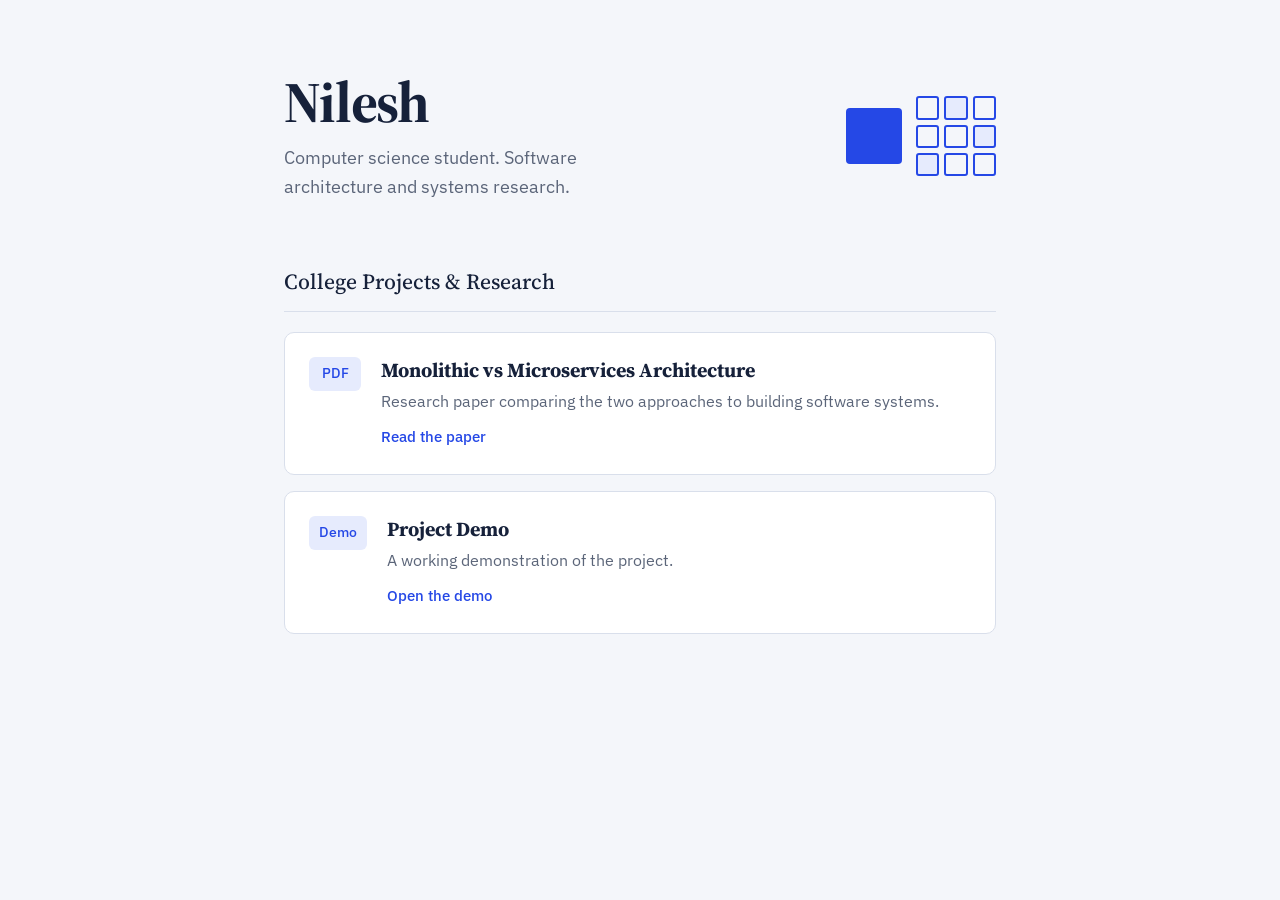
==== index.html @ fe6509fe "Update header name to 'Nilesh'" ====
<!DOCTYPE html>
<html lang="en">
<head>
  <meta charset="UTF-8">
  <meta name="viewport" content="width=device-width, initial-scale=1">
  <title>Your Name | College Projects & Research</title>
  <link rel="preconnect" href="https://fonts.googleapis.com">
  <link rel="preconnect" href="https://fonts.gstatic.com" crossorigin>
  <link href="https://fonts.googleapis.com/css2?family=IBM+Plex+Sans:wght@400;500&family=Source+Serif+4:opsz,wght@8..60,500;8..60,700&display=swap" rel="stylesheet">
  <link rel="stylesheet" href="style.css">
</head>
<body>
  <main>
    <header class="hero">
      <div>
        <h1>Nilesh</h1>
        <p>Computer science student. Software architecture and systems research.</p>
      </div>
      <div class="mark" aria-hidden="true">
        <div class="whole"></div>
        <div class="parts"><i></i><i></i><i></i><i></i><i></i><i></i><i></i><i></i><i></i></div>
      </div>
    </header>

    <section>
      <h2>College Projects & Research</h2>

      <a class="entry" href="Monolithic vs microservices architecture by nilesh.pdf">
        <span class="tag">PDF</span>
        <div>
          <h3>Monolithic vs Microservices Architecture</h3>
          <p>Research paper comparing the two approaches to building software systems.</p>
          <span class="action">Read the paper</span>
        </div>
      </a>

      <a class="entry" href="demo.html">
        <span class="tag">Demo</span>
        <div>
          <h3>Project Demo</h3>
          <p>A working demonstration of the project.</p>
          <span class="action">Open the demo</span>
        </div>
      </a>
    </section>
  </main>
</body>
</html>
---- style.css ----
:root {
  --bg: #f4f6fa;
  --surface: #ffffff;
  --ink: #16213a;
  --muted: #5b6579;
  --line: #d9dfeb;
  --accent: #2548e6;
  --accent-soft: #e6ebfd;
  --serif: "Source Serif 4", Georgia, "Times New Roman", serif;
  --sans: "IBM Plex Sans", system-ui, -apple-system, "Segoe UI", sans-serif;
}
@media (prefers-color-scheme: dark) {
  :root {
    --bg: #0f1526;
    --surface: #172039;
    --ink: #e8ecf7;
    --muted: #9aa5bf;
    --line: #2a3556;
    --accent: #8ea2ff;
    --accent-soft: #222d52;
  }
}

* { box-sizing: border-box; }
html { -webkit-text-size-adjust: 100%; }
body {
  margin: 0;
  background: var(--bg);
  color: var(--ink);
  font-family: var(--sans);
  line-height: 1.6;
}
main { max-width: 760px; margin: 0 auto; padding: 72px 24px 96px; }

/* Hero */
.hero { display: flex; align-items: center; justify-content: space-between; gap: 32px; margin-bottom: 64px; }
h1 {
  font-family: var(--serif);
  font-weight: 700;
  font-size: clamp(2.4rem, 7vw, 3.6rem);
  line-height: 1.05;
  letter-spacing: -0.02em;
  margin: 0 0 12px;
}
.hero p { margin: 0; color: var(--muted); font-size: 1.1rem; max-width: 34ch; }

/* Monolith splitting into services */
.mark { flex: none; width: 150px; height: 64px; display: flex; align-items: center; gap: 14px; }
.mark .whole { width: 56px; height: 56px; background: var(--accent); border-radius: 4px; }
.mark .parts { display: grid; grid-template-columns: repeat(3, 1fr); gap: 5px; width: 80px; }
.mark .parts i { aspect-ratio: 1; border: 2px solid var(--accent); border-radius: 3px; }
.mark .parts i:nth-child(2), .mark .parts i:nth-child(6), .mark .parts i:nth-child(7) { background: var(--accent-soft); }

/* Section heading */
h2 {
  font-family: var(--serif);
  font-weight: 500;
  font-size: 1.35rem;
  margin: 0 0 20px;
  padding-bottom: 12px;
  border-bottom: 1px solid var(--line);
}

/* Entries */
.entry {
  display: flex;
  gap: 20px;
  align-items: flex-start;
  padding: 24px;
  margin-bottom: 16px;
  background: var(--surface);
  border: 1px solid var(--line);
  border-radius: 10px;
  color: inherit;
  text-decoration: none;
  transition: border-color .15s, transform .15s;
}
.entry:hover { border-color: var(--accent); transform: translateY(-2px); }
.entry:focus-visible { outline: 3px solid var(--accent); outline-offset: 3px; }

.tag {
  flex: none;
  min-width: 52px;
  padding: 6px 10px;
  border-radius: 6px;
  background: var(--accent-soft);
  color: var(--accent);
  font-weight: 500;
  font-size: .85rem;
  text-align: center;
}
.entry h3 { font-family: var(--serif); font-size: 1.25rem; line-height: 1.3; margin: 0 0 6px; }
.entry p { margin: 0 0 10px; color: var(--muted); font-size: .98rem; }
.entry .action { color: var(--accent); font-weight: 500; font-size: .95rem; }

@media (max-width: 560px) {
  main { padding-top: 48px; }
  .hero { flex-direction: column; align-items: flex-start; gap: 24px; }
  .entry { flex-direction: column; gap: 12px; padding: 20px; }
}
@media (prefers-reduced-motion: reduce) {
  .entry { transition: none; }
  .entry:hover { transform: none; }
}
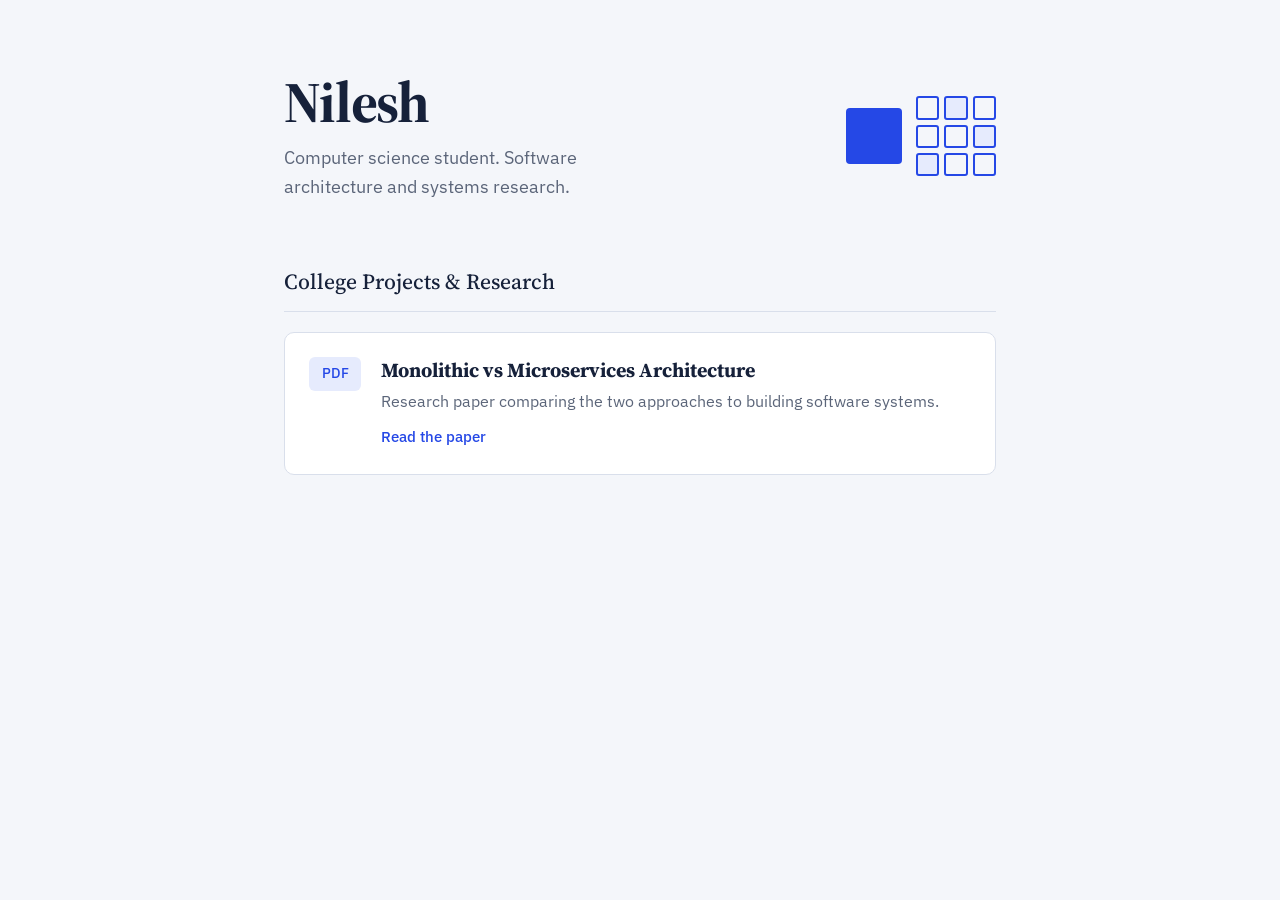
==== commit 0eb2f1b7: "Delete demo link from index.html Removed demo link section from the index page." ====
--- a/index.html
+++ b/index.html
@@ -34,14 +34,7 @@
         </div>
       </a>
 
-      <a class="entry" href="demo.html">
-        <span class="tag">Demo</span>
-        <div>
-          <h3>Project Demo</h3>
-          <p>A working demonstration of the project.</p>
-          <span class="action">Open the demo</span>
-        </div>
-      </a>
+     
     </section>
   </main>
 </body>
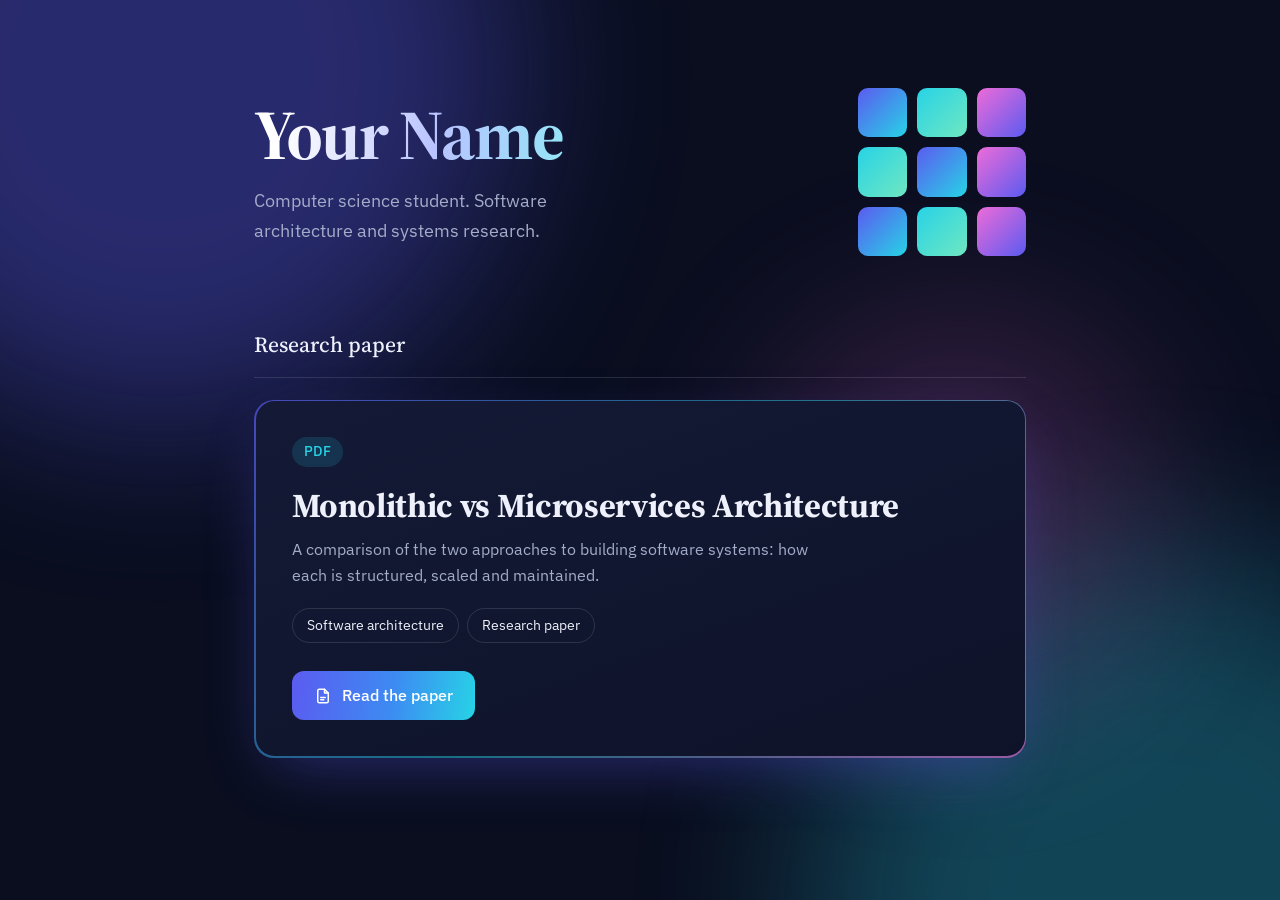
==== commit 5c464f89: "Add files via upload" ====
--- a/index.html
+++ b/index.html
@@ -3,38 +3,46 @@
 <head>
   <meta charset="UTF-8">
   <meta name="viewport" content="width=device-width, initial-scale=1">
-  <title>Your Name | College Projects & Research</title>
+  <title>Your Name | Research</title>
   <link rel="preconnect" href="https://fonts.googleapis.com">
   <link rel="preconnect" href="https://fonts.gstatic.com" crossorigin>
   <link href="https://fonts.googleapis.com/css2?family=IBM+Plex+Sans:wght@400;500&family=Source+Serif+4:opsz,wght@8..60,500;8..60,700&display=swap" rel="stylesheet">
   <link rel="stylesheet" href="style.css">
 </head>
 <body>
+  <div class="glow glow-a" aria-hidden="true"></div>
+  <div class="glow glow-b" aria-hidden="true"></div>
+  <div class="glow glow-c" aria-hidden="true"></div>
+
   <main>
     <header class="hero">
-      <div>
-        <h1>Nilesh</h1>
+      <div class="intro">
+        <h1>Your Name</h1>
         <p>Computer science student. Software architecture and systems research.</p>
       </div>
-      <div class="mark" aria-hidden="true">
-        <div class="whole"></div>
-        <div class="parts"><i></i><i></i><i></i><i></i><i></i><i></i><i></i><i></i><i></i></div>
+      <div class="split" aria-hidden="true">
+        <i></i><i></i><i></i><i></i><i></i><i></i><i></i><i></i><i></i>
       </div>
     </header>
 
-    <section>
-      <h2>College Projects & Research</h2>
+    <section class="paper-section">
+      <h2>Research paper</h2>
 
-      <a class="entry" href="Monolithic vs microservices architecture by nilesh.pdf">
-        <span class="tag">PDF</span>
-        <div>
+      <a class="paper" href="Monolithic vs microservices architecture by nilesh.pdf">
+        <div class="paper-inner">
+          <span class="badge">PDF</span>
           <h3>Monolithic vs Microservices Architecture</h3>
-          <p>Research paper comparing the two approaches to building software systems.</p>
-          <span class="action">Read the paper</span>
+          <p>A comparison of the two approaches to building software systems: how each is structured, scaled and maintained.</p>
+          <div class="chips">
+            <span>Software architecture</span>
+            <span>Research paper</span>
+          </div>
+          <span class="open">
+            <svg viewBox="0 0 24 24" width="18" height="18" fill="none" stroke="currentColor" stroke-width="2" stroke-linecap="round" stroke-linejoin="round" aria-hidden="true"><path d="M14 3H7a2 2 0 0 0-2 2v14a2 2 0 0 0 2 2h10a2 2 0 0 0 2-2V8z"/><path d="M14 3v5h5"/><path d="M9 14h6M9 17h4"/></svg>
+            Read the paper
+          </span>
         </div>
       </a>
-
-     
     </section>
   </main>
 </body>
--- a/style.css
+++ b/style.css
@@ -1,104 +1,218 @@
+@property --angle { syntax: "<angle>"; initial-value: 0deg; inherits: false; }
+
 :root {
-  --bg: #f4f6fa;
-  --surface: #ffffff;
-  --ink: #16213a;
-  --muted: #5b6579;
-  --line: #d9dfeb;
-  --accent: #2548e6;
-  --accent-soft: #e6ebfd;
+  --bg: #0a0e1f;
+  --ink: #eef1fb;
+  --muted: #a3acc8;
+  --line: rgba(255, 255, 255, .12);
+  --indigo: #5b5bf0;
+  --cyan: #27d3e6;
+  --pink: #ee6bd8;
   --serif: "Source Serif 4", Georgia, "Times New Roman", serif;
   --sans: "IBM Plex Sans", system-ui, -apple-system, "Segoe UI", sans-serif;
-}
-@media (prefers-color-scheme: dark) {
-  :root {
-    --bg: #0f1526;
-    --surface: #172039;
-    --ink: #e8ecf7;
-    --muted: #9aa5bf;
-    --line: #2a3556;
-    --accent: #8ea2ff;
-    --accent-soft: #222d52;
-  }
 }
 
 * { box-sizing: border-box; }
 html { -webkit-text-size-adjust: 100%; }
 body {
   margin: 0;
+  min-height: 100vh;
   background: var(--bg);
   color: var(--ink);
   font-family: var(--sans);
   line-height: 1.6;
-}
-main { max-width: 760px; margin: 0 auto; padding: 72px 24px 96px; }
+  overflow-x: hidden;
+}
+
+/* Colour-graded background: three soft lights drifting slowly */
+.glow {
+  position: fixed;
+  z-index: 0;
+  width: 55vmax;
+  height: 55vmax;
+  border-radius: 50%;
+  filter: blur(90px);
+  opacity: .38;
+  pointer-events: none;
+}
+.glow-a { background: var(--indigo); top: -22vmax; left: -15vmax; animation: drift-a 22s ease-in-out infinite alternate; }
+.glow-b { background: var(--cyan);   bottom: -28vmax; right: -18vmax; opacity: .28; animation: drift-b 26s ease-in-out infinite alternate; }
+.glow-c { background: var(--pink);   top: 35%; right: 10vmax; width: 30vmax; height: 30vmax; opacity: .2; animation: drift-c 30s ease-in-out infinite alternate; }
+@keyframes drift-a { to { transform: translate(14vmax, 10vmax) scale(1.15); } }
+@keyframes drift-b { to { transform: translate(-12vmax, -8vmax) scale(1.1); } }
+@keyframes drift-c { to { transform: translate(-10vmax, 12vmax) scale(.85); } }
+
+main {
+  position: relative;
+  z-index: 1;
+  max-width: 820px;
+  margin: 0 auto;
+  padding: 88px 24px 96px;
+}
 
 /* Hero */
-.hero { display: flex; align-items: center; justify-content: space-between; gap: 32px; margin-bottom: 64px; }
+.hero {
+  display: flex;
+  align-items: center;
+  justify-content: space-between;
+  gap: 40px;
+  margin-bottom: 72px;
+}
 h1 {
   font-family: var(--serif);
   font-weight: 700;
-  font-size: clamp(2.4rem, 7vw, 3.6rem);
-  line-height: 1.05;
-  letter-spacing: -0.02em;
-  margin: 0 0 12px;
-}
-.hero p { margin: 0; color: var(--muted); font-size: 1.1rem; max-width: 34ch; }
-
-/* Monolith splitting into services */
-.mark { flex: none; width: 150px; height: 64px; display: flex; align-items: center; gap: 14px; }
-.mark .whole { width: 56px; height: 56px; background: var(--accent); border-radius: 4px; }
-.mark .parts { display: grid; grid-template-columns: repeat(3, 1fr); gap: 5px; width: 80px; }
-.mark .parts i { aspect-ratio: 1; border: 2px solid var(--accent); border-radius: 3px; }
-.mark .parts i:nth-child(2), .mark .parts i:nth-child(6), .mark .parts i:nth-child(7) { background: var(--accent-soft); }
+  font-size: clamp(2.8rem, 8vw, 4.4rem);
+  line-height: 1.02;
+  letter-spacing: -0.025em;
+  margin: 0 0 16px;
+  background: linear-gradient(100deg, #ffffff 10%, #b9c3ff 55%, #8eeaf5 100%);
+  -webkit-background-clip: text;
+  background-clip: text;
+  color: transparent;
+}
+.intro p { margin: 0; color: var(--muted); font-size: 1.15rem; max-width: 30ch; }
+
+/* The one signature moment: a solid block splits into services */
+.split {
+  flex: none;
+  width: 168px;
+  height: 168px;
+  display: grid;
+  grid-template: repeat(3, 1fr) / repeat(3, 1fr);
+  gap: 0;
+  animation: fracture 1.3s cubic-bezier(.2, .8, .2, 1) .5s forwards;
+}
+.split i {
+  background: linear-gradient(135deg, var(--indigo), var(--cyan));
+  border-radius: 0;
+  animation: cell-radius 1.3s cubic-bezier(.2, .8, .2, 1) .5s forwards,
+             pulse 4.5s ease-in-out 2.2s infinite;
+}
+.split i:nth-child(2n)   { background: linear-gradient(135deg, var(--cyan), #6fe7c1); }
+.split i:nth-child(3n)   { background: linear-gradient(135deg, var(--pink), var(--indigo)); }
+.split i:nth-child(1)    { animation-delay: .5s, 2.2s; }
+.split i:nth-child(2)    { animation-delay: .5s, 2.6s; }
+.split i:nth-child(3)    { animation-delay: .5s, 3.0s; }
+.split i:nth-child(4)    { animation-delay: .5s, 3.4s; }
+.split i:nth-child(5)    { animation-delay: .5s, 3.8s; }
+.split i:nth-child(6)    { animation-delay: .5s, 4.2s; }
+.split i:nth-child(7)    { animation-delay: .5s, 4.6s; }
+.split i:nth-child(8)    { animation-delay: .5s, 5.0s; }
+.split i:nth-child(9)    { animation-delay: .5s, 5.4s; }
+@keyframes fracture    { to { gap: 10px; } }
+@keyframes cell-radius { to { border-radius: 10px; } }
+@keyframes pulse       { 0%, 100% { opacity: 1; } 50% { opacity: .55; } }
 
 /* Section heading */
 h2 {
   font-family: var(--serif);
   font-weight: 500;
   font-size: 1.35rem;
-  margin: 0 0 20px;
-  padding-bottom: 12px;
+  margin: 0 0 22px;
+  padding-bottom: 14px;
   border-bottom: 1px solid var(--line);
 }
 
-/* Entries */
-.entry {
-  display: flex;
-  gap: 20px;
-  align-items: flex-start;
-  padding: 24px;
-  margin-bottom: 16px;
-  background: var(--surface);
-  border: 1px solid var(--line);
-  border-radius: 10px;
+/* Paper card with a gradient edge that rotates on hover */
+.paper {
+  display: block;
+  padding: 1.5px;
+  border-radius: 20px;
   color: inherit;
   text-decoration: none;
-  transition: border-color .15s, transform .15s;
-}
-.entry:hover { border-color: var(--accent); transform: translateY(-2px); }
-.entry:focus-visible { outline: 3px solid var(--accent); outline-offset: 3px; }
-
-.tag {
-  flex: none;
-  min-width: 52px;
-  padding: 6px 10px;
-  border-radius: 6px;
-  background: var(--accent-soft);
-  color: var(--accent);
+  background: linear-gradient(135deg, rgba(91,91,240,.7), rgba(39,211,230,.5) 50%, rgba(238,107,216,.6));
+  box-shadow: 0 20px 60px -20px rgba(91, 91, 240, .45);
+  transition: transform .35s cubic-bezier(.2, .8, .2, 1), box-shadow .35s;
+}
+.paper:hover {
+  transform: translateY(-6px);
+  box-shadow: 0 30px 80px -20px rgba(39, 211, 230, .5);
+  background: conic-gradient(from var(--angle), var(--indigo), var(--cyan), var(--pink), var(--indigo));
+  animation: spin 4s linear infinite;
+}
+.paper:focus-visible { outline: 3px solid var(--cyan); outline-offset: 4px; }
+@keyframes spin { to { --angle: 360deg; } }
+
+.paper-inner {
+  position: relative;
+  overflow: hidden;
+  padding: 36px;
+  border-radius: 18.5px;
+  background: linear-gradient(160deg, #141a36, #0e1329);
+}
+/* light sweep across the card on hover */
+.paper-inner::after {
+  content: "";
+  position: absolute;
+  inset: 0;
+  background: linear-gradient(110deg, transparent 35%, rgba(255,255,255,.08) 50%, transparent 65%);
+  transform: translateX(-120%);
+  transition: transform .9s ease;
+}
+.paper:hover .paper-inner::after { transform: translateX(120%); }
+
+.badge {
+  display: inline-block;
+  padding: 4px 12px;
+  margin-bottom: 18px;
+  border-radius: 999px;
+  background: rgba(39, 211, 230, .14);
+  color: var(--cyan);
   font-weight: 500;
   font-size: .85rem;
-  text-align: center;
-}
-.entry h3 { font-family: var(--serif); font-size: 1.25rem; line-height: 1.3; margin: 0 0 6px; }
-.entry p { margin: 0 0 10px; color: var(--muted); font-size: .98rem; }
-.entry .action { color: var(--accent); font-weight: 500; font-size: .95rem; }
-
-@media (max-width: 560px) {
-  main { padding-top: 48px; }
-  .hero { flex-direction: column; align-items: flex-start; gap: 24px; }
-  .entry { flex-direction: column; gap: 12px; padding: 20px; }
-}
+}
+.paper h3 {
+  font-family: var(--serif);
+  font-weight: 700;
+  font-size: clamp(1.6rem, 4.5vw, 2.1rem);
+  line-height: 1.2;
+  letter-spacing: -0.01em;
+  margin: 0 0 12px;
+}
+.paper p { margin: 0 0 20px; color: var(--muted); max-width: 52ch; }
+
+.chips { display: flex; flex-wrap: wrap; gap: 8px; margin-bottom: 28px; }
+.chips span {
+  padding: 5px 14px;
+  border: 1px solid var(--line);
+  border-radius: 999px;
+  font-size: .88rem;
+  color: var(--ink);
+}
+
+.open {
+  display: inline-flex;
+  align-items: center;
+  gap: 10px;
+  padding: 12px 22px;
+  border-radius: 12px;
+  background: linear-gradient(100deg, var(--indigo), #3d8bf2 55%, var(--cyan));
+  color: #fff;
+  font-weight: 500;
+  transition: gap .3s, filter .3s;
+}
+.paper:hover .open { gap: 16px; filter: brightness(1.12) saturate(1.1); }
+
+/* One orchestrated entrance on page load */
+.intro, .paper-section {
+  opacity: 0;
+  transform: translateY(18px);
+  animation: enter .9s cubic-bezier(.2, .8, .2, 1) forwards;
+}
+.intro { animation-delay: .1s; }
+.paper-section { animation-delay: .9s; }
+@keyframes enter { to { opacity: 1; transform: none; } }
+
+@media (max-width: 600px) {
+  main { padding-top: 56px; }
+  .hero { flex-direction: column-reverse; align-items: flex-start; gap: 32px; margin-bottom: 48px; }
+  .split { width: 120px; height: 120px; }
+  .paper-inner { padding: 26px; }
+}
+
 @media (prefers-reduced-motion: reduce) {
-  .entry { transition: none; }
-  .entry:hover { transform: none; }
-}
+  *, *::before, *::after { animation: none !important; transition: none !important; }
+  .intro, .paper-section { opacity: 1; transform: none; }
+  .split { gap: 10px; }
+  .split i { border-radius: 10px; }
+}
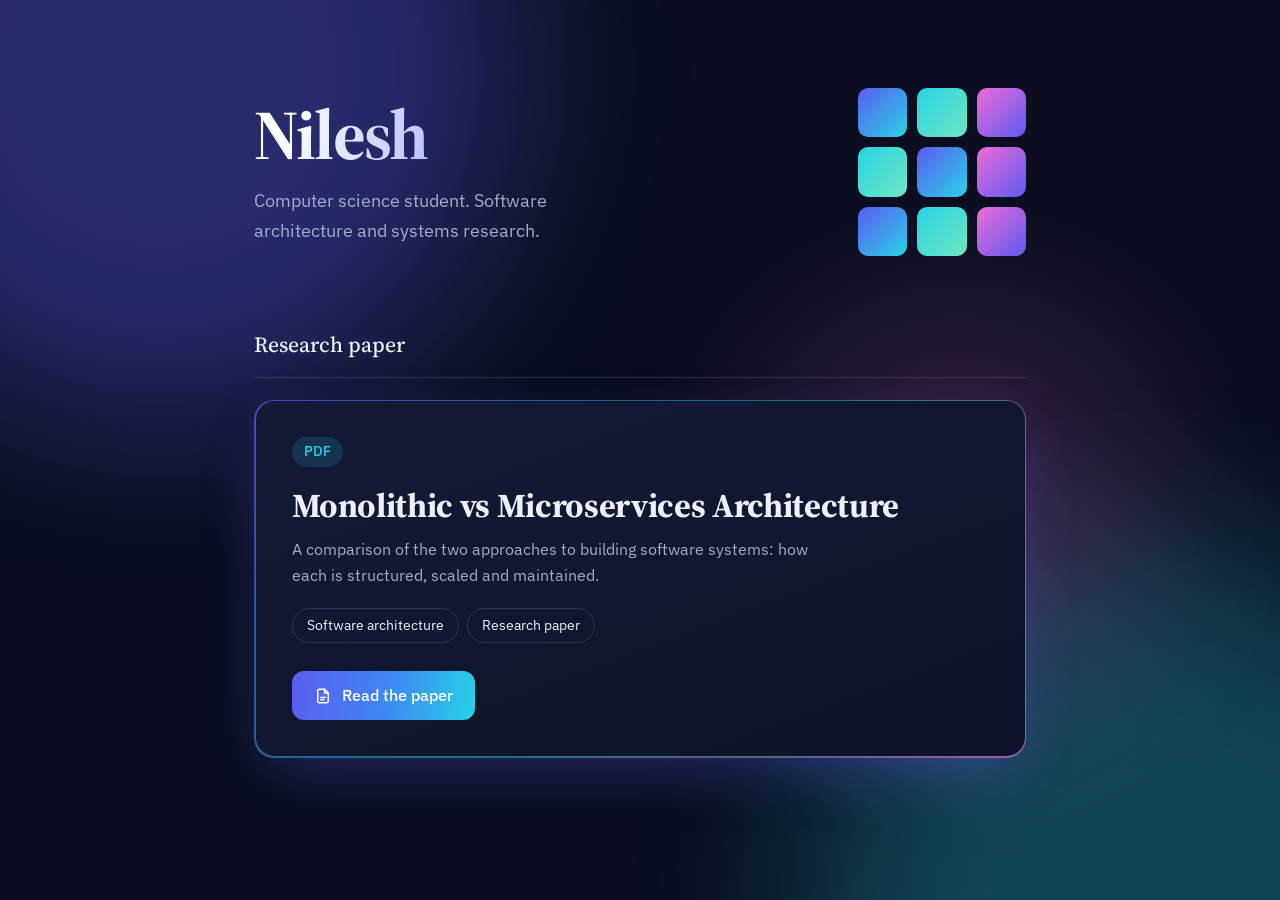
==== commit bb5c8dd9: "Update header name to 'Nilesh'" ====
--- a/index.html
+++ b/index.html
@@ -17,7 +17,7 @@
   <main>
     <header class="hero">
       <div class="intro">
-        <h1>Your Name</h1>
+        <h1>Nilesh</h1>
         <p>Computer science student. Software architecture and systems research.</p>
       </div>
       <div class="split" aria-hidden="true">
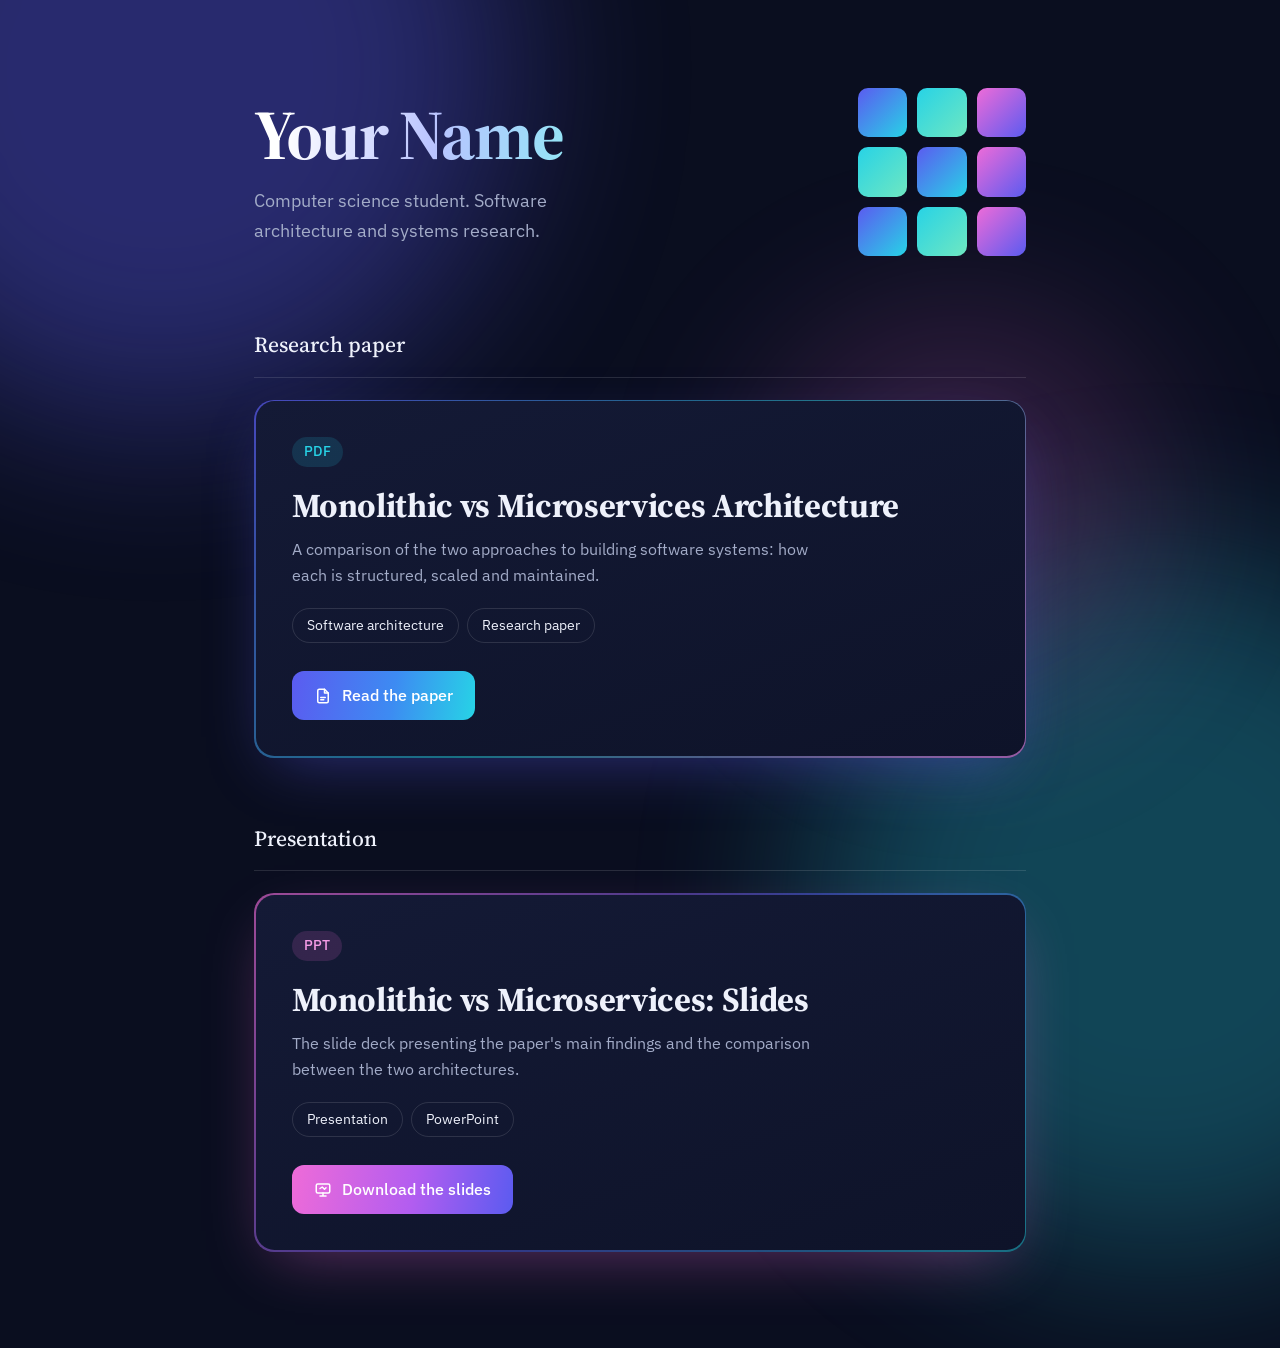
==== commit af9a27d4: "Add files via upload" ====
--- a/index.html
+++ b/index.html
@@ -17,7 +17,7 @@
   <main>
     <header class="hero">
       <div class="intro">
-        <h1>Nilesh</h1>
+        <h1>Your Name</h1>
         <p>Computer science student. Software architecture and systems research.</p>
       </div>
       <div class="split" aria-hidden="true">
@@ -44,6 +44,26 @@
         </div>
       </a>
     </section>
+
+    <section class="paper-section slides-section">
+      <h2>Presentation</h2>
+
+      <a class="paper slides" href="Monolith vs Microservices_ultra_pro_final.pptx" download>
+        <div class="paper-inner">
+          <span class="badge">PPT</span>
+          <h3>Monolithic vs Microservices: Slides</h3>
+          <p>The slide deck presenting the paper's main findings and the comparison between the two architectures.</p>
+          <div class="chips">
+            <span>Presentation</span>
+            <span>PowerPoint</span>
+          </div>
+          <span class="open">
+            <svg viewBox="0 0 24 24" width="18" height="18" fill="none" stroke="currentColor" stroke-width="2" stroke-linecap="round" stroke-linejoin="round" aria-hidden="true"><rect x="3" y="4" width="18" height="12" rx="2"/><path d="M12 16v4M8 20h8"/><path d="M8 10l3-2 3 3 2-2"/></svg>
+            Download the slides
+          </span>
+        </div>
+      </a>
+    </section>
   </main>
 </body>
 </html>
--- a/style.css
+++ b/style.css
@@ -193,6 +193,18 @@
 }
 .paper:hover .open { gap: 16px; filter: brightness(1.12) saturate(1.1); }
 
+/* Presentation card: same structure, warmer colour so it reads as a separate item */
+.paper.slides {
+  background: linear-gradient(135deg, rgba(238,107,216,.65), rgba(91,91,240,.5) 50%, rgba(39,211,230,.45));
+  box-shadow: 0 20px 60px -20px rgba(238, 107, 216, .4);
+}
+.paper.slides:hover {
+  box-shadow: 0 30px 80px -20px rgba(238, 107, 216, .5);
+  background: conic-gradient(from var(--angle), var(--pink), var(--indigo), var(--cyan), var(--pink));
+}
+.slides .badge { background: rgba(238, 107, 216, .15); color: #f59be6; }
+.slides .open { background: linear-gradient(100deg, var(--pink), #b25df0 55%, var(--indigo)); }
+
 /* One orchestrated entrance on page load */
 .intro, .paper-section {
   opacity: 0;
@@ -201,6 +213,7 @@
 }
 .intro { animation-delay: .1s; }
 .paper-section { animation-delay: .9s; }
+.slides-section { animation-delay: 1.2s; margin-top: 64px; }
 @keyframes enter { to { opacity: 1; transform: none; } }
 
 @media (max-width: 600px) {
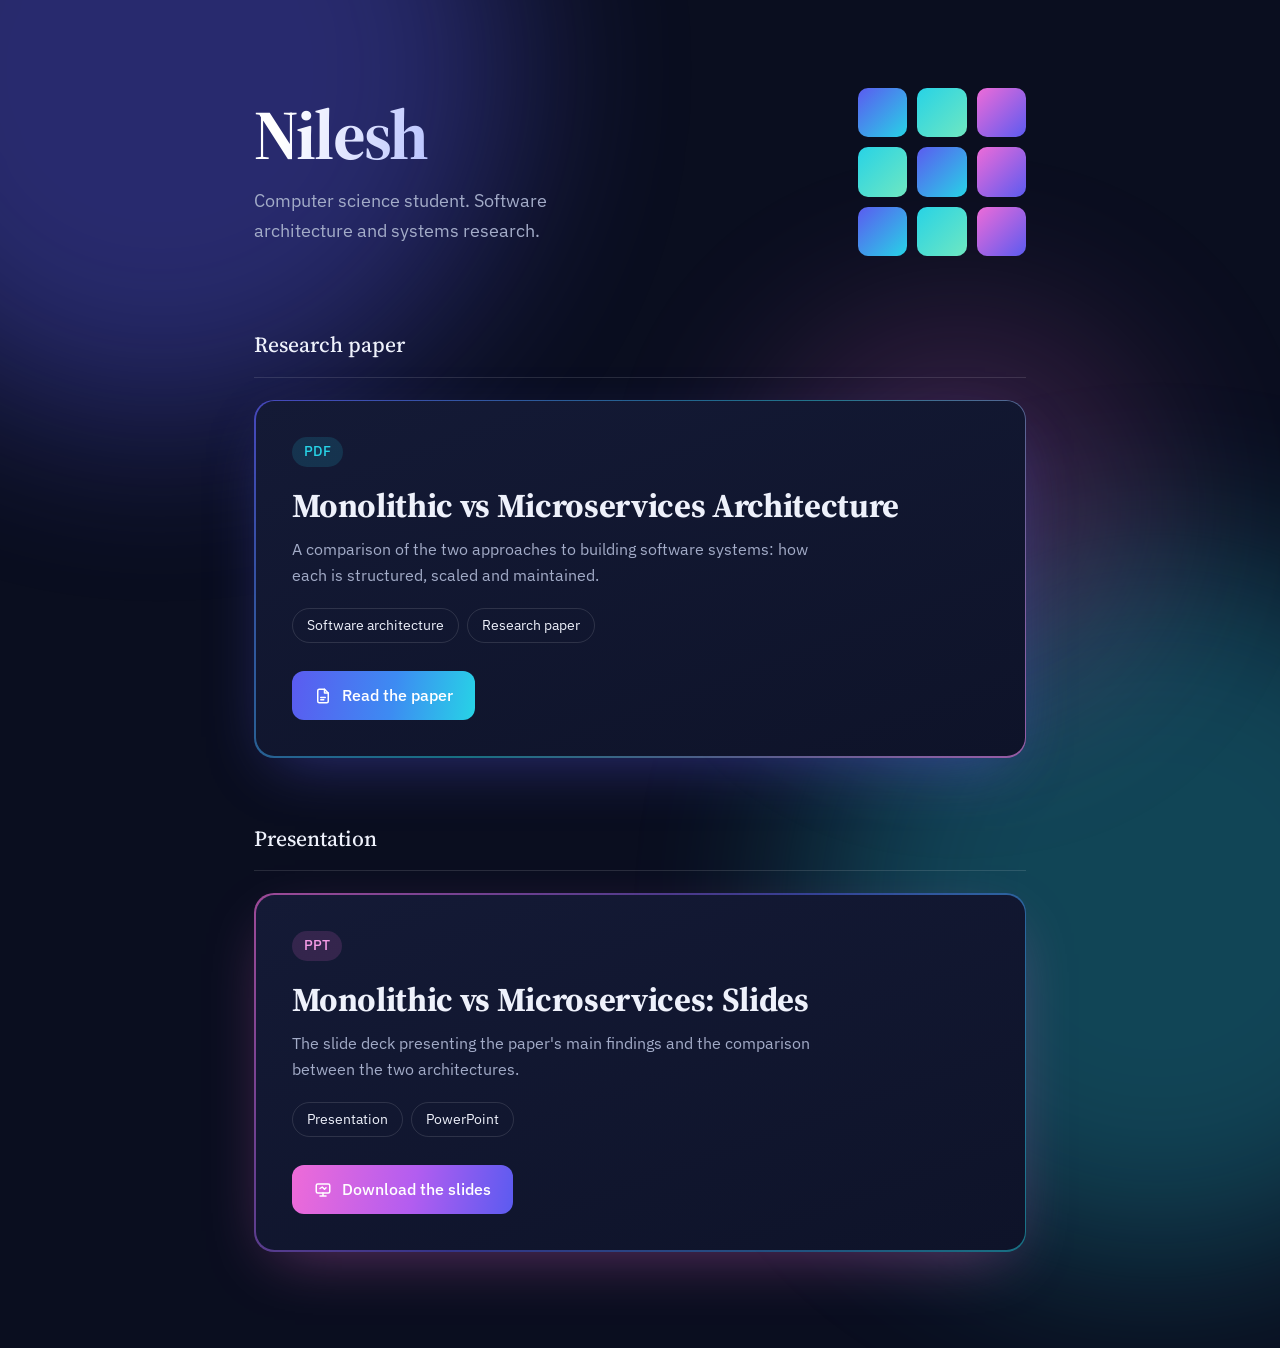
==== commit 80d52da7: "Update index.html" ====
--- a/index.html
+++ b/index.html
@@ -3,7 +3,7 @@
 <head>
   <meta charset="UTF-8">
   <meta name="viewport" content="width=device-width, initial-scale=1">
-  <title>Your Name | Research</title>
+  <title>Nilesh | Research</title>
   <link rel="preconnect" href="https://fonts.googleapis.com">
   <link rel="preconnect" href="https://fonts.gstatic.com" crossorigin>
   <link href="https://fonts.googleapis.com/css2?family=IBM+Plex+Sans:wght@400;500&family=Source+Serif+4:opsz,wght@8..60,500;8..60,700&display=swap" rel="stylesheet">
@@ -17,7 +17,7 @@
   <main>
     <header class="hero">
       <div class="intro">
-        <h1>Your Name</h1>
+        <h1>Nilesh</h1>
         <p>Computer science student. Software architecture and systems research.</p>
       </div>
       <div class="split" aria-hidden="true">
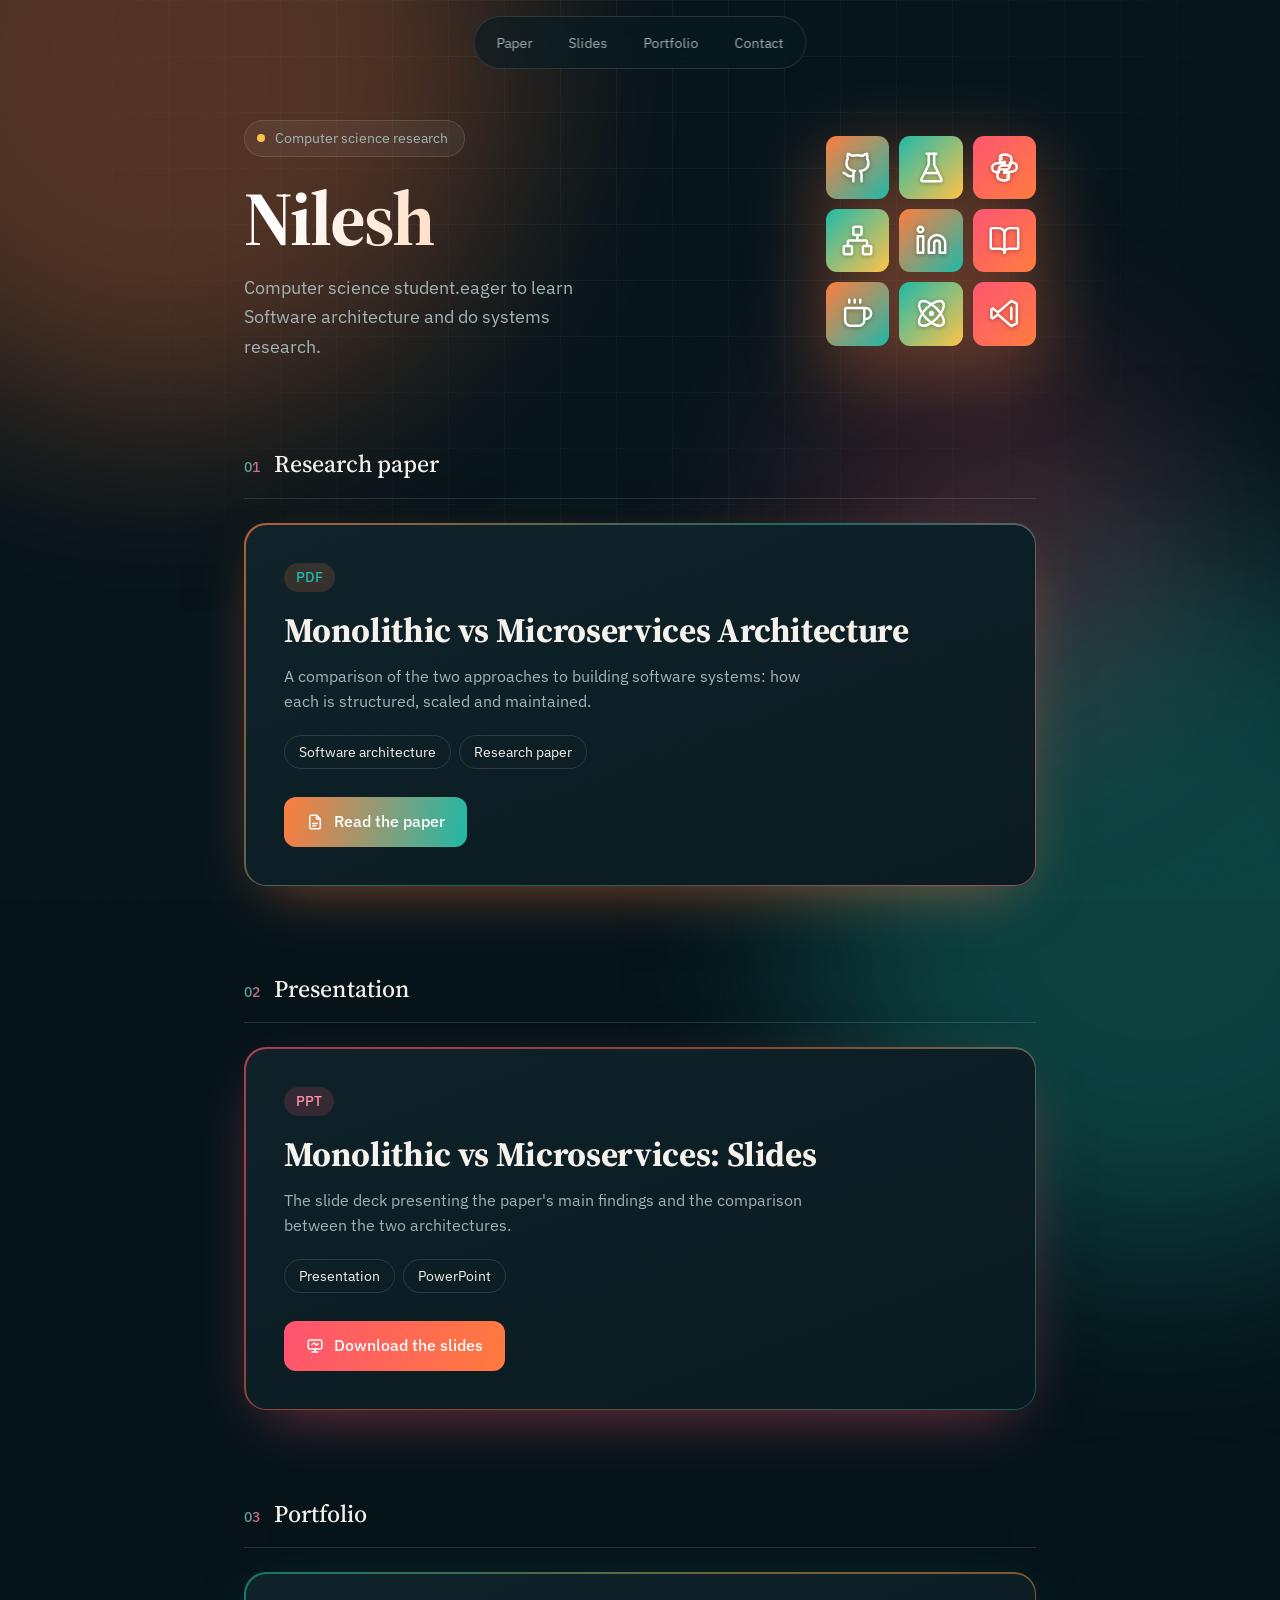
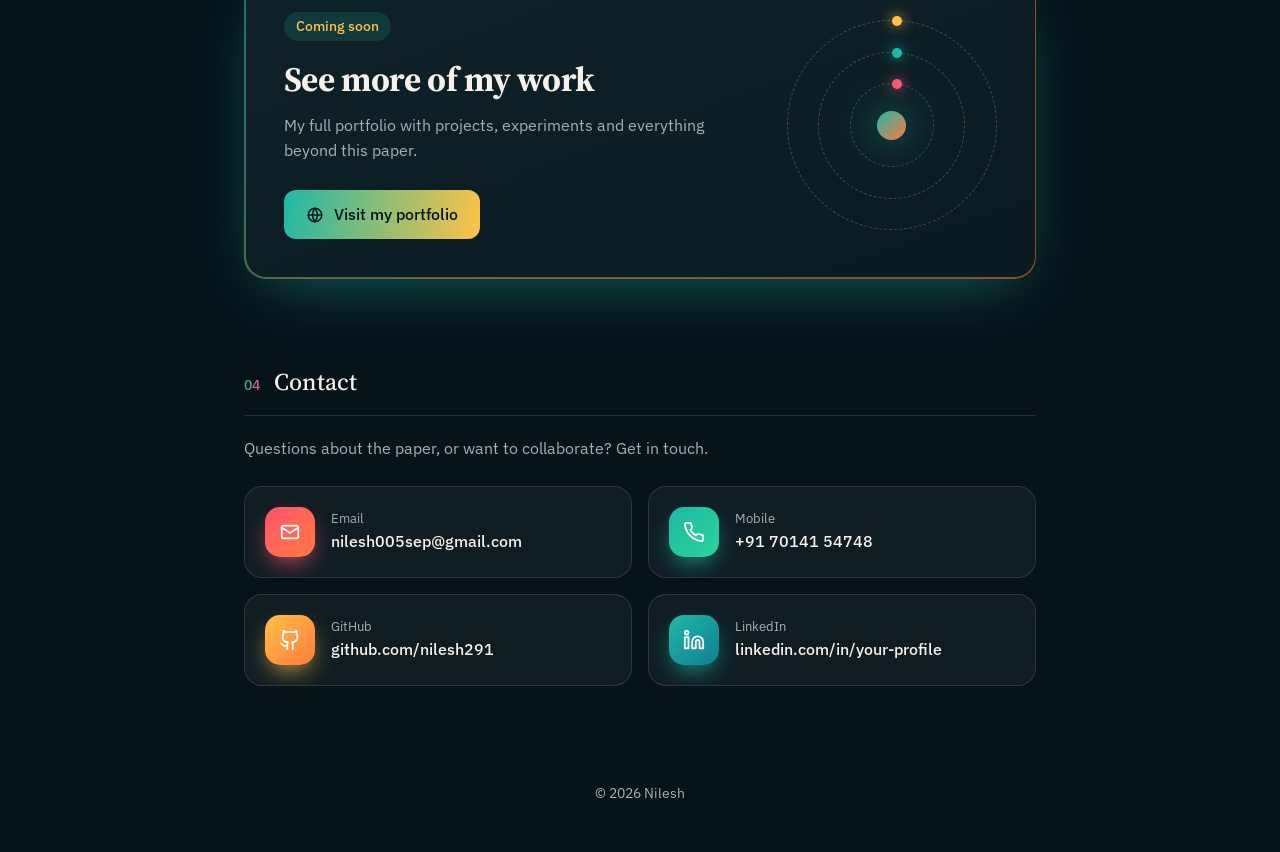
==== commit ebba43c4: "Add files via upload" ====
--- a/index.html
+++ b/index.html
@@ -3,40 +3,46 @@
 <head>
   <meta charset="UTF-8">
   <meta name="viewport" content="width=device-width, initial-scale=1">
+  <meta name="theme-color" content="#06141a">
   <title>Nilesh | Research</title>
   <link rel="preconnect" href="https://fonts.googleapis.com">
   <link rel="preconnect" href="https://fonts.gstatic.com" crossorigin>
   <link href="https://fonts.googleapis.com/css2?family=IBM+Plex+Sans:wght@400;500&family=Source+Serif+4:opsz,wght@8..60,500;8..60,700&display=swap" rel="stylesheet">
   <link rel="stylesheet" href="style.css">
+  <script>document.documentElement.classList.add('js')</script>
 </head>
 <body>
   <div class="glow glow-a" aria-hidden="true"></div>
   <div class="glow glow-b" aria-hidden="true"></div>
   <div class="glow glow-c" aria-hidden="true"></div>
 
+  <nav class="nav" aria-label="Sections">
+    <a href="#paper">Paper</a>
+    <a href="#slides">Slides</a>
+    <a href="#portfolio">Portfolio</a>
+    <a href="#contact">Contact</a>
+  </nav>
+
   <main>
     <header class="hero">
       <div class="intro">
+        <span class="pill"><b></b>Computer science research</span>
         <h1>Nilesh</h1>
-        <p>Computer science student. Software architecture and systems research.</p>
+        <p>Computer science student.eager to learn Software architecture and do systems research.</p>
       </div>
       <div class="split" aria-hidden="true">
-        <i></i><i></i><i></i><i></i><i></i><i></i><i></i><i></i><i></i>
+        <i style="--n:0"><svg viewBox="0 0 24 24" fill="none" stroke="currentColor" stroke-width="1.8" stroke-linecap="round" stroke-linejoin="round" aria-label="GitHub"><path d="M15 22v-4a4.8 4.8 0 0 0-1-3.5c3 0 6-2 6-5.5.08-1.25-.27-2.48-1-3.5.28-1.15.28-2.35 0-3.5 0 0-1 0-3 1.5-2.64-.5-5.36-.5-8 0C6 2 5 2 5 2c-.3 1.15-.3 2.35 0 3.5A5.4 5.4 0 0 0 4 9c0 3.5 3 5.5 6 5.5-.39.49-.68 1.05-.85 1.65-.17.6-.22 1.23-.15 1.85v4"/><path d="M9 18c-4.51 2-5-2-7-2"/></svg></i><i style="--n:1"><svg viewBox="0 0 24 24" fill="none" stroke="currentColor" stroke-width="1.8" stroke-linecap="round" stroke-linejoin="round" aria-label="Research"><path d="M10 2v7.527a2 2 0 0 1-.211.896L4.72 20.55a1 1 0 0 0 .9 1.45h12.76a1 1 0 0 0 .9-1.45l-5.069-10.127A2 2 0 0 1 14 9.527V2"/><path d="M8.5 2h7"/><path d="M7 16h10"/></svg></i><i style="--n:2"><svg viewBox="0 0 24 24" fill="none" stroke="currentColor" stroke-width="1.8" stroke-linecap="round" stroke-linejoin="round" aria-label="Python"><g><path d="M12 2.5c-3.3 0-3.3 1.4-3.3 2.8V8h3.5v.9H6.8C4.7 8.9 3 10.3 3 12.2c0 1.9 1.4 3.3 3.2 3.3H8v-2.3c0-1.5 1.4-2.6 2.9-2.6h3.6c1.4 0 2.6-1.1 2.6-2.5V5.3c0-1.5-2.2-2.8-5.1-2.8z"/><circle cx="9.6" cy="5.2" r=".5"/></g><g transform="rotate(180 12 12)"><path d="M12 2.5c-3.3 0-3.3 1.4-3.3 2.8V8h3.5v.9H6.8C4.7 8.9 3 10.3 3 12.2c0 1.9 1.4 3.3 3.2 3.3H8v-2.3c0-1.5 1.4-2.6 2.9-2.6h3.6c1.4 0 2.6-1.1 2.6-2.5V5.3c0-1.5-2.2-2.8-5.1-2.8z"/><circle cx="9.6" cy="5.2" r=".5"/></g></svg></i><i style="--n:3"><svg viewBox="0 0 24 24" fill="none" stroke="currentColor" stroke-width="1.8" stroke-linecap="round" stroke-linejoin="round" aria-label="Services"><rect x="16" y="16" width="6" height="6" rx="1"/><rect x="2" y="16" width="6" height="6" rx="1"/><rect x="9" y="2" width="6" height="6" rx="1"/><path d="M5 16v-3a1 1 0 0 1 1-1h12a1 1 0 0 1 1 1v3"/><path d="M12 12V8"/></svg></i><i style="--n:4"><svg viewBox="0 0 24 24" fill="none" stroke="currentColor" stroke-width="1.8" stroke-linecap="round" stroke-linejoin="round" aria-label="LinkedIn"><path d="M16 8a6 6 0 0 1 6 6v7h-4v-7a2 2 0 0 0-2-2 2 2 0 0 0-2 2v7h-4v-7a6 6 0 0 1 6-6z"/><rect x="2" y="9" width="4" height="12"/><circle cx="4" cy="4" r="2"/></svg></i><i style="--n:5"><svg viewBox="0 0 24 24" fill="none" stroke="currentColor" stroke-width="1.8" stroke-linecap="round" stroke-linejoin="round" aria-label="Papers"><path d="M12 7v14"/><path d="M3 18a1 1 0 0 1-1-1V4a1 1 0 0 1 1-1h5a4 4 0 0 1 4 4 4 4 0 0 1 4-4h5a1 1 0 0 1 1 1v13a1 1 0 0 1-1 1h-6a3 3 0 0 0-3 3 3 3 0 0 0-3-3z"/></svg></i><i style="--n:6"><svg viewBox="0 0 24 24" fill="none" stroke="currentColor" stroke-width="1.8" stroke-linecap="round" stroke-linejoin="round" aria-label="Java"><path d="M10 2v2M14 2v2M6 2v2"/><path d="M16 8a1 1 0 0 1 1 1v8a4 4 0 0 1-4 4H7a4 4 0 0 1-4-4V9a1 1 0 0 1 1-1h14a4 4 0 1 1 0 8h-1"/></svg></i><i style="--n:7"><svg viewBox="0 0 24 24" fill="none" stroke="currentColor" stroke-width="1.8" stroke-linecap="round" stroke-linejoin="round" aria-label="Science"><circle cx="12" cy="12" r="1"/><path d="M20.2 20.2c2.04-2.03.02-7.36-4.5-11.9-4.54-4.52-9.87-6.54-11.9-4.5-2.04 2.03-.02 7.36 4.5 11.9 4.54 4.52 9.87 6.54 11.9 4.5Z"/><path d="M15.7 15.7c4.52-4.54 6.54-9.87 4.5-11.9-2.03-2.04-7.36-.02-11.9 4.5-4.52 4.54-6.54 9.87-4.5 11.9 2.03 2.04 7.36.02 11.9-4.5Z"/></svg></i><i style="--n:8"><svg viewBox="0 0 24 24" fill="none" stroke="currentColor" stroke-width="1.8" stroke-linecap="round" stroke-linejoin="round" aria-label="VS Code"><path d="M17 2.8 21 4.8v14.4l-4 2L7.2 12.8 3.6 15.6 2.5 15V9l1.1-.6 3.6 2.8z"/><path d="M17 8v8"/></svg></i>
       </div>
     </header>
 
-    <section class="paper-section">
-      <h2>Research paper</h2>
-
-      <a class="paper" href="Monolithic vs microservices architecture by nilesh.pdf">
-        <div class="paper-inner">
+    <section id="paper" class="reveal">
+      <h2><span>01</span>Research paper</h2>
+      <a class="card" href="Monolithic vs microservices architecture by nilesh.pdf">
+        <div class="card-in">
           <span class="badge">PDF</span>
           <h3>Monolithic vs Microservices Architecture</h3>
           <p>A comparison of the two approaches to building software systems: how each is structured, scaled and maintained.</p>
-          <div class="chips">
-            <span>Software architecture</span>
-            <span>Research paper</span>
-          </div>
+          <div class="chips"><span>Software architecture</span><span>Research paper</span></div>
           <span class="open">
             <svg viewBox="0 0 24 24" width="18" height="18" fill="none" stroke="currentColor" stroke-width="2" stroke-linecap="round" stroke-linejoin="round" aria-hidden="true"><path d="M14 3H7a2 2 0 0 0-2 2v14a2 2 0 0 0 2 2h10a2 2 0 0 0 2-2V8z"/><path d="M14 3v5h5"/><path d="M9 14h6M9 17h4"/></svg>
             Read the paper
@@ -45,18 +51,15 @@
       </a>
     </section>
 
-    <section class="paper-section slides-section">
-      <h2>Presentation</h2>
-
-      <a class="paper slides" href="Monolith vs Microservices_ultra_pro_final.pptx" download>
-        <div class="paper-inner">
+    <section id="slides" class="reveal">
+      <h2><span>02</span>Presentation</h2>
+      <!-- Put your PowerPoint in this folder and match the filename below -->
+      <a class="card b" href="presentation.pptx" download>
+        <div class="card-in">
           <span class="badge">PPT</span>
           <h3>Monolithic vs Microservices: Slides</h3>
           <p>The slide deck presenting the paper's main findings and the comparison between the two architectures.</p>
-          <div class="chips">
-            <span>Presentation</span>
-            <span>PowerPoint</span>
-          </div>
+          <div class="chips"><span>Presentation</span><span>PowerPoint</span></div>
           <span class="open">
             <svg viewBox="0 0 24 24" width="18" height="18" fill="none" stroke="currentColor" stroke-width="2" stroke-linecap="round" stroke-linejoin="round" aria-hidden="true"><rect x="3" y="4" width="18" height="12" rx="2"/><path d="M12 16v4M8 20h8"/><path d="M8 10l3-2 3 3 2-2"/></svg>
             Download the slides
@@ -64,6 +67,74 @@
         </div>
       </a>
     </section>
+
+    <section id="portfolio" class="reveal">
+      <h2><span>03</span>Portfolio</h2>
+      <!-- Replace portfolio.html with your portfolio link when it is ready -->
+      <a class="card c" href="portfolio.html">
+        <div class="card-in folio">
+          <div>
+            <span class="badge">Coming soon</span>
+            <h3>See more of my work</h3>
+            <p>My full portfolio with projects, experiments and everything beyond this paper.</p>
+            <span class="open">
+              <svg viewBox="0 0 24 24" width="18" height="18" fill="none" stroke="currentColor" stroke-width="2" stroke-linecap="round" stroke-linejoin="round" aria-hidden="true"><circle cx="12" cy="12" r="9"/><path d="M3 12h18"/><path d="M12 3a14 14 0 0 1 0 18a14 14 0 0 1 0-18z"/></svg>
+              Visit my portfolio
+            </span>
+          </div>
+          <div class="orbit" aria-hidden="true"><i></i><i></i><i></i><b></b></div>
+        </div>
+      </a>
+    </section>
+
+    <section id="contact" class="reveal">
+      <h2><span>04</span>Contact</h2>
+      <p class="lead">Questions about the paper, or want to collaborate? Get in touch.</p>
+      <div class="tiles">
+        <a class="tile" style="--t1:#ff5470;--t2:#ff7a3d" href="mailto:nilesh005sep@gmail.com">
+          <span class="ic"><svg viewBox="0 0 24 24" width="22" height="22" fill="none" stroke="currentColor" stroke-width="2" stroke-linecap="round" stroke-linejoin="round" aria-hidden="true"><rect x="3" y="5" width="18" height="14" rx="2"/><path d="m3 7 9 6 9-6"/></svg></span>
+          <span><small>Email</small><strong>nilesh005sep@gmail.com</strong></span>
+        </a>
+        <a class="tile" style="--t1:#1fb8a6;--t2:#2bd49a" href="tel:+917014154748">
+          <span class="ic"><svg viewBox="0 0 24 24" width="22" height="22" fill="none" stroke="currentColor" stroke-width="2" stroke-linecap="round" stroke-linejoin="round" aria-hidden="true"><path d="M22 16.9v3a2 2 0 0 1-2.2 2 19.8 19.8 0 0 1-8.6-3.1 19.5 19.5 0 0 1-6-6A19.8 19.8 0 0 1 2.1 4.2 2 2 0 0 1 4.1 2h3a2 2 0 0 1 2 1.7c.1 1 .4 1.9.7 2.8a2 2 0 0 1-.5 2.1L8.1 9.9a16 16 0 0 0 6 6l1.3-1.3a2 2 0 0 1 2.1-.4c.9.3 1.8.6 2.8.7a2 2 0 0 1 1.7 2z"/></svg></span>
+          <span><small>Mobile</small><strong>+91 70141 54748</strong></span>
+        </a>
+        <a class="tile" style="--t1:#ffc247;--t2:#ff7a3d" href="https://github.com/nilesh291" target="_blank" rel="noopener">
+          <span class="ic"><svg viewBox="0 0 24 24" width="22" height="22" fill="none" stroke="currentColor" stroke-width="2" stroke-linecap="round" stroke-linejoin="round" aria-hidden="true"><path d="M15 22v-4a4.8 4.8 0 0 0-1-3.5c3 0 6-2 6-5.5.08-1.25-.27-2.48-1-3.5.28-1.15.28-2.35 0-3.5 0 0-1 0-3 1.5-2.64-.5-5.36-.5-8 0C6 2 5 2 5 2c-.3 1.15-.3 2.35 0 3.5A5.4 5.4 0 0 0 4 9c0 3.5 3 5.5 6 5.5-.39.49-.68 1.05-.85 1.65-.17.6-.22 1.23-.15 1.85v4"/><path d="M9 18c-4.51 2-5-2-7-2"/></svg></span>
+          <span><small>GitHub</small><strong>github.com/nilesh291</strong></span>
+        </a>
+        <a class="tile" style="--t1:#1fb8a6;--t2:#0f7f94" href="https://www.linkedin.com/in/your-profile" target="_blank" rel="noopener">
+          <span class="ic"><svg viewBox="0 0 24 24" width="22" height="22" fill="none" stroke="currentColor" stroke-width="2" stroke-linecap="round" stroke-linejoin="round" aria-hidden="true"><path d="M16 8a6 6 0 0 1 6 6v7h-4v-7a2 2 0 0 0-2-2 2 2 0 0 0-2 2v7h-4v-7a6 6 0 0 1 6-6z"/><rect x="2" y="9" width="4" height="12"/><circle cx="4" cy="4" r="2"/></svg></span>
+          <span><small>LinkedIn</small><strong>linkedin.com/in/your-profile</strong></span>
+        </a>
+      </div>
+    </section>
   </main>
+
+  <footer>&copy; 2026 Nilesh</footer>
+
+  <script>
+    const io = new IntersectionObserver(es => es.forEach(e => {
+      if (e.isIntersecting) { e.target.classList.add('in'); io.unobserve(e.target); }
+    }), { threshold: .12 });
+    document.querySelectorAll('.reveal').forEach(el => io.observe(el));
+
+    document.querySelectorAll('.card, .tile').forEach(el => {
+      el.addEventListener('pointermove', e => {
+        if (e.pointerType !== 'mouse') return;
+        const r = el.getBoundingClientRect(), x = e.clientX - r.left, y = e.clientY - r.top;
+        el.style.setProperty('--mx', x + 'px');
+        el.style.setProperty('--my', y + 'px');
+        if (el.classList.contains('card')) {
+          el.style.setProperty('--ry', ((x / r.width - .5) * 6) + 'deg');
+          el.style.setProperty('--rx', ((.5 - y / r.height) * 6) + 'deg');
+        }
+      });
+      el.addEventListener('pointerleave', () => {
+        el.style.removeProperty('--rx');
+        el.style.removeProperty('--ry');
+      });
+    });
+  </script>
 </body>
 </html>
--- a/style.css
+++ b/style.css
@@ -1,19 +1,21 @@
 @property --angle { syntax: "<angle>"; initial-value: 0deg; inherits: false; }
 
 :root {
-  --bg: #0a0e1f;
-  --ink: #eef1fb;
-  --muted: #a3acc8;
+  --bg: #06141a;
+  --ink: #f6f1ea;
+  --muted: #9fb3b5;
   --line: rgba(255, 255, 255, .12);
-  --indigo: #5b5bf0;
-  --cyan: #27d3e6;
-  --pink: #ee6bd8;
+  --ember: #ff7a3d;
+  --teal: #1fb8a6;
+  --rose: #ff5470;
+  --amber: #ffc247;
   --serif: "Source Serif 4", Georgia, "Times New Roman", serif;
   --sans: "IBM Plex Sans", system-ui, -apple-system, "Segoe UI", sans-serif;
+  --ease: cubic-bezier(.2, .8, .2, 1);
 }
 
 * { box-sizing: border-box; }
-html { -webkit-text-size-adjust: 100%; }
+html { -webkit-text-size-adjust: 100%; scroll-behavior: smooth; scroll-padding-top: 90px; }
 body {
   margin: 0;
   min-height: 100vh;
@@ -24,161 +26,259 @@
   overflow-x: hidden;
 }
 
-/* Colour-graded background: three soft lights drifting slowly */
+/* Atmosphere: fading grid, film grain, drifting colour lights */
+body::before {
+  content: "";
+  position: fixed;
+  inset: 0;
+  z-index: 0;
+  pointer-events: none;
+  background-image:
+    linear-gradient(rgba(255,255,255,.045) 1px, transparent 1px),
+    linear-gradient(90deg, rgba(255,255,255,.045) 1px, transparent 1px);
+  background-size: 56px 56px;
+  -webkit-mask-image: radial-gradient(ellipse at 50% 0%, #000 15%, transparent 75%);
+  mask-image: radial-gradient(ellipse at 50% 0%, #000 15%, transparent 75%);
+}
+body::after {
+  content: "";
+  position: fixed;
+  inset: 0;
+  z-index: 5;
+  pointer-events: none;
+  opacity: .08;
+  mix-blend-mode: overlay;
+  background-image: url("data:image/svg+xml,%3Csvg xmlns='http://www.w3.org/2000/svg' width='160' height='160'%3E%3Cfilter id='n'%3E%3CfeTurbulence type='fractalNoise' baseFrequency='.8' numOctaves='2' stitchTiles='stitch'/%3E%3C/filter%3E%3Crect width='100%25' height='100%25' filter='url(%23n)'/%3E%3C/svg%3E");
+}
 .glow {
   position: fixed;
   z-index: 0;
   width: 55vmax;
   height: 55vmax;
   border-radius: 50%;
-  filter: blur(90px);
-  opacity: .38;
+  filter: blur(100px);
+  opacity: .3;
   pointer-events: none;
 }
-.glow-a { background: var(--indigo); top: -22vmax; left: -15vmax; animation: drift-a 22s ease-in-out infinite alternate; }
-.glow-b { background: var(--cyan);   bottom: -28vmax; right: -18vmax; opacity: .28; animation: drift-b 26s ease-in-out infinite alternate; }
-.glow-c { background: var(--pink);   top: 35%; right: 10vmax; width: 30vmax; height: 30vmax; opacity: .2; animation: drift-c 30s ease-in-out infinite alternate; }
+.glow-a { background: var(--ember); top: -22vmax; left: -15vmax; animation: drift-a 22s ease-in-out infinite alternate; }
+.glow-b { background: var(--teal); bottom: -28vmax; right: -18vmax; opacity: .28; animation: drift-b 26s ease-in-out infinite alternate; }
+.glow-c { background: var(--rose); top: 38%; right: 8vmax; width: 30vmax; height: 30vmax; opacity: .2; animation: drift-c 30s ease-in-out infinite alternate; }
 @keyframes drift-a { to { transform: translate(14vmax, 10vmax) scale(1.15); } }
 @keyframes drift-b { to { transform: translate(-12vmax, -8vmax) scale(1.1); } }
 @keyframes drift-c { to { transform: translate(-10vmax, 12vmax) scale(.85); } }
 
+/* Floating glass nav */
+.nav {
+  position: fixed;
+  top: 16px;
+  left: 50%;
+  transform: translateX(-50%);
+  z-index: 10;
+  display: flex;
+  gap: 4px;
+  padding: 6px;
+  border-radius: 999px;
+  background: rgba(8, 28, 34, .6);
+  -webkit-backdrop-filter: blur(16px);
+  backdrop-filter: blur(16px);
+  border: 1px solid var(--line);
+  animation: drop .9s var(--ease) .2s backwards;
+}
+.nav a {
+  padding: 8px 16px;
+  border-radius: 999px;
+  color: var(--muted);
+  text-decoration: none;
+  font-size: .9rem;
+  transition: color .25s, background .25s;
+}
+.nav a:hover { color: #fff; background: rgba(255, 255, 255, .1); }
+@keyframes drop { from { opacity: 0; transform: translate(-50%, -20px); } }
+
 main {
   position: relative;
   z-index: 1;
-  max-width: 820px;
+  max-width: 840px;
   margin: 0 auto;
-  padding: 88px 24px 96px;
-}
+  padding: 120px 24px 40px;
+}
+section { margin-top: 84px; }
 
 /* Hero */
-.hero {
-  display: flex;
+.hero { display: flex; align-items: center; justify-content: space-between; gap: 40px; }
+.intro { animation: enter .9s var(--ease) .1s backwards; }
+@keyframes enter { from { opacity: 0; transform: translateY(18px); } }
+
+.pill {
+  display: inline-flex;
   align-items: center;
-  justify-content: space-between;
-  gap: 40px;
-  margin-bottom: 72px;
-}
+  gap: 10px;
+  padding: 6px 16px 6px 12px;
+  margin-bottom: 22px;
+  border: 1px solid var(--line);
+  border-radius: 999px;
+  background: rgba(255, 255, 255, .05);
+  font-size: .88rem;
+  color: var(--muted);
+}
+.pill b { width: 8px; height: 8px; border-radius: 50%; background: var(--amber); animation: ping 2s ease-out infinite; }
+@keyframes ping { 0% { box-shadow: 0 0 0 0 rgba(255, 194, 71, .7); } 100% { box-shadow: 0 0 0 10px rgba(255, 194, 71, 0); } }
+
 h1 {
   font-family: var(--serif);
   font-weight: 700;
-  font-size: clamp(2.8rem, 8vw, 4.4rem);
+  font-size: clamp(2.9rem, 9vw, 4.8rem);
   line-height: 1.02;
   letter-spacing: -0.025em;
   margin: 0 0 16px;
-  background: linear-gradient(100deg, #ffffff 10%, #b9c3ff 55%, #8eeaf5 100%);
+  background: linear-gradient(100deg, #fff 5%, #ffd2b0 40%, #7fe3d6 65%, #ff9fb0 100%);
+  background-size: 200% 100%;
   -webkit-background-clip: text;
   background-clip: text;
   color: transparent;
-}
+  animation: shine 7s ease-in-out infinite alternate;
+}
+@keyframes shine { to { background-position: 100% 0; } }
 .intro p { margin: 0; color: var(--muted); font-size: 1.15rem; max-width: 30ch; }
 
-/* The one signature moment: a solid block splits into services */
+/* Signature moment: a solid block splits into services */
 .split {
   flex: none;
-  width: 168px;
-  height: 168px;
+  width: 210px;
+  height: 210px;
   display: grid;
   grid-template: repeat(3, 1fr) / repeat(3, 1fr);
   gap: 0;
-  animation: fracture 1.3s cubic-bezier(.2, .8, .2, 1) .5s forwards;
+  filter: drop-shadow(0 24px 40px rgba(255, 122, 61, .45));
+  animation: fracture 1.3s var(--ease) .5s forwards;
 }
 .split i {
-  background: linear-gradient(135deg, var(--indigo), var(--cyan));
+  background: linear-gradient(135deg, var(--ember), var(--teal));
   border-radius: 0;
-  animation: cell-radius 1.3s cubic-bezier(.2, .8, .2, 1) .5s forwards,
-             pulse 4.5s ease-in-out 2.2s infinite;
-}
-.split i:nth-child(2n)   { background: linear-gradient(135deg, var(--cyan), #6fe7c1); }
-.split i:nth-child(3n)   { background: linear-gradient(135deg, var(--pink), var(--indigo)); }
-.split i:nth-child(1)    { animation-delay: .5s, 2.2s; }
-.split i:nth-child(2)    { animation-delay: .5s, 2.6s; }
-.split i:nth-child(3)    { animation-delay: .5s, 3.0s; }
-.split i:nth-child(4)    { animation-delay: .5s, 3.4s; }
-.split i:nth-child(5)    { animation-delay: .5s, 3.8s; }
-.split i:nth-child(6)    { animation-delay: .5s, 4.2s; }
-.split i:nth-child(7)    { animation-delay: .5s, 4.6s; }
-.split i:nth-child(8)    { animation-delay: .5s, 5.0s; }
-.split i:nth-child(9)    { animation-delay: .5s, 5.4s; }
-@keyframes fracture    { to { gap: 10px; } }
-@keyframes cell-radius { to { border-radius: 10px; } }
-@keyframes pulse       { 0%, 100% { opacity: 1; } 50% { opacity: .55; } }
-
-/* Section heading */
+  animation: cell-radius 1.3s var(--ease) .5s forwards, pulse 4.5s ease-in-out infinite;
+}
+.split i:nth-child(2n) { background: linear-gradient(135deg, var(--teal), var(--amber)); }
+.split i:nth-child(3n) { background: linear-gradient(135deg, var(--rose), var(--ember)); }
+.split i:nth-child(1) { animation-delay: .5s, 2.2s; }
+.split i:nth-child(2) { animation-delay: .5s, 2.6s; }
+.split i:nth-child(3) { animation-delay: .5s, 3.0s; }
+.split i:nth-child(4) { animation-delay: .5s, 3.4s; }
+.split i:nth-child(5) { animation-delay: .5s, 3.8s; }
+.split i:nth-child(6) { animation-delay: .5s, 4.2s; }
+.split i:nth-child(7) { animation-delay: .5s, 4.6s; }
+.split i:nth-child(8) { animation-delay: .5s, 5.0s; }
+.split i:nth-child(9) { animation-delay: .5s, 5.4s; }
+.split i { display: grid; place-items: center; }
+.split svg {
+  width: 52%;
+  height: 52%;
+  color: #fff;
+  opacity: 0;
+  filter: drop-shadow(0 1px 2px rgba(0, 0, 0, .35));
+  animation: icon-in .7s var(--ease) calc(1.25s + var(--n) * .09s) forwards;
+}
+@keyframes icon-in { from { opacity: 0; transform: scale(.3) rotate(-25deg); } to { opacity: 1; transform: none; } }
+@keyframes fracture { to { gap: 10px; } }
+@keyframes cell-radius { to { border-radius: 11px; } }
+@keyframes pulse { 0%, 100% { opacity: 1; } 50% { opacity: .55; } }
+
+/* Section headings and scroll reveal */
 h2 {
+  display: flex;
+  align-items: baseline;
+  gap: 14px;
   font-family: var(--serif);
   font-weight: 500;
-  font-size: 1.35rem;
-  margin: 0 0 22px;
+  font-size: 1.5rem;
+  margin: 0 0 24px;
   padding-bottom: 14px;
   border-bottom: 1px solid var(--line);
 }
-
-/* Paper card with a gradient edge that rotates on hover */
-.paper {
+h2 span {
+  font-family: var(--sans);
+  font-size: .85rem;
+  font-weight: 500;
+  background: linear-gradient(100deg, var(--teal), var(--rose));
+  -webkit-background-clip: text;
+  background-clip: text;
+  color: transparent;
+}
+.js .reveal { opacity: 0; transform: translateY(32px); transition: opacity 1s var(--ease), transform 1s var(--ease); }
+.js .reveal.in { opacity: 1; transform: none; }
+
+/* Cards: gradient edge, cursor spotlight, soft 3D tilt */
+.card {
+  --c1: rgba(255, 122, 61, .7); --c2: rgba(31, 184, 166, .5); --c3: rgba(255, 84, 112, .6);
+  --k1: var(--ember); --k2: var(--teal); --k3: var(--rose);
+  --glow: 255, 122, 61; --tx: var(--teal);
   display: block;
   padding: 1.5px;
-  border-radius: 20px;
+  border-radius: 22px;
   color: inherit;
   text-decoration: none;
-  background: linear-gradient(135deg, rgba(91,91,240,.7), rgba(39,211,230,.5) 50%, rgba(238,107,216,.6));
-  box-shadow: 0 20px 60px -20px rgba(91, 91, 240, .45);
-  transition: transform .35s cubic-bezier(.2, .8, .2, 1), box-shadow .35s;
-}
-.paper:hover {
-  transform: translateY(-6px);
-  box-shadow: 0 30px 80px -20px rgba(39, 211, 230, .5);
-  background: conic-gradient(from var(--angle), var(--indigo), var(--cyan), var(--pink), var(--indigo));
+  background: linear-gradient(135deg, var(--c1), var(--c2) 50%, var(--c3));
+  box-shadow: 0 20px 60px -24px rgba(var(--glow), .55);
+  transform: perspective(900px) rotateX(var(--rx, 0deg)) rotateY(var(--ry, 0deg)) translateY(var(--ty, 0px));
+  transition: transform .25s ease-out, box-shadow .35s;
+}
+.card.b {
+  --c1: rgba(255, 84, 112, .65); --c2: rgba(255, 122, 61, .5); --c3: rgba(31, 184, 166, .45);
+  --k1: var(--rose); --k2: var(--ember); --k3: var(--teal);
+  --glow: 255, 84, 112; --tx: #ff8fa3;
+}
+.card.c {
+  --c1: rgba(31, 184, 166, .6); --c2: rgba(255, 194, 71, .45); --c3: rgba(255, 122, 61, .55);
+  --k1: var(--teal); --k2: var(--amber); --k3: var(--ember);
+  --glow: 31, 184, 166; --tx: var(--amber);
+}
+.card:hover {
+  --ty: -6px;
+  box-shadow: 0 34px 80px -24px rgba(var(--glow), .7);
+  background: conic-gradient(from var(--angle), var(--k1), var(--k2), var(--k3), var(--k1));
   animation: spin 4s linear infinite;
 }
-.paper:focus-visible { outline: 3px solid var(--cyan); outline-offset: 4px; }
+.card:focus-visible { outline: 3px solid var(--teal); outline-offset: 4px; }
 @keyframes spin { to { --angle: 360deg; } }
 
-.paper-inner {
+.card-in {
   position: relative;
   overflow: hidden;
-  padding: 36px;
-  border-radius: 18.5px;
-  background: linear-gradient(160deg, #141a36, #0e1329);
-}
-/* light sweep across the card on hover */
-.paper-inner::after {
+  padding: 38px;
+  border-radius: 20.5px;
+  background: linear-gradient(160deg, #0f2229, #091a20);
+}
+.card-in::before {
   content: "";
   position: absolute;
   inset: 0;
-  background: linear-gradient(110deg, transparent 35%, rgba(255,255,255,.08) 50%, transparent 65%);
-  transform: translateX(-120%);
-  transition: transform .9s ease;
-}
-.paper:hover .paper-inner::after { transform: translateX(120%); }
+  opacity: 0;
+  transition: opacity .4s;
+  background: radial-gradient(460px circle at var(--mx, 50%) var(--my, 0%), rgba(var(--glow), .24), transparent 60%);
+}
+.card:hover .card-in::before { opacity: 1; }
+.card-in > * { position: relative; }
 
 .badge {
   display: inline-block;
   padding: 4px 12px;
   margin-bottom: 18px;
   border-radius: 999px;
-  background: rgba(39, 211, 230, .14);
-  color: var(--cyan);
+  background: rgba(var(--glow), .16);
+  color: var(--tx);
   font-weight: 500;
   font-size: .85rem;
 }
-.paper h3 {
+.card h3 {
   font-family: var(--serif);
   font-weight: 700;
-  font-size: clamp(1.6rem, 4.5vw, 2.1rem);
+  font-size: clamp(1.6rem, 4.5vw, 2.15rem);
   line-height: 1.2;
   letter-spacing: -0.01em;
   margin: 0 0 12px;
 }
-.paper p { margin: 0 0 20px; color: var(--muted); max-width: 52ch; }
-
+.card p { margin: 0 0 20px; color: var(--muted); max-width: 52ch; }
 .chips { display: flex; flex-wrap: wrap; gap: 8px; margin-bottom: 28px; }
-.chips span {
-  padding: 5px 14px;
-  border: 1px solid var(--line);
-  border-radius: 999px;
-  font-size: .88rem;
-  color: var(--ink);
-}
+.chips span { padding: 5px 14px; border: 1px solid var(--line); border-radius: 999px; font-size: .88rem; }
 
 .open {
   display: inline-flex;
@@ -186,46 +286,120 @@
   gap: 10px;
   padding: 12px 22px;
   border-radius: 12px;
-  background: linear-gradient(100deg, var(--indigo), #3d8bf2 55%, var(--cyan));
+  background: linear-gradient(100deg, var(--k1), var(--k2));
   color: #fff;
   font-weight: 500;
   transition: gap .3s, filter .3s;
 }
-.paper:hover .open { gap: 16px; filter: brightness(1.12) saturate(1.1); }
-
-/* Presentation card: same structure, warmer colour so it reads as a separate item */
-.paper.slides {
-  background: linear-gradient(135deg, rgba(238,107,216,.65), rgba(91,91,240,.5) 50%, rgba(39,211,230,.45));
-  box-shadow: 0 20px 60px -20px rgba(238, 107, 216, .4);
-}
-.paper.slides:hover {
-  box-shadow: 0 30px 80px -20px rgba(238, 107, 216, .5);
-  background: conic-gradient(from var(--angle), var(--pink), var(--indigo), var(--cyan), var(--pink));
-}
-.slides .badge { background: rgba(238, 107, 216, .15); color: #f59be6; }
-.slides .open { background: linear-gradient(100deg, var(--pink), #b25df0 55%, var(--indigo)); }
-
-/* One orchestrated entrance on page load */
-.intro, .paper-section {
+.card.c .open { color: #04151c; }
+.card:hover .open { gap: 16px; filter: brightness(1.12) saturate(1.1); }
+
+/* Portfolio: orbiting rings */
+.folio { display: flex; align-items: center; justify-content: space-between; gap: 32px; }
+.folio p { margin-bottom: 26px; }
+.orbit { position: relative; flex: none; width: 210px; height: 210px; }
+.orbit i {
+  position: absolute;
+  inset: 0;
+  border: 1px dashed rgba(255, 255, 255, .22);
+  border-radius: 50%;
+  animation: rot 18s linear infinite;
+}
+.orbit i:nth-child(2) { inset: 15%; animation-duration: 12s; animation-direction: reverse; }
+.orbit i:nth-child(3) { inset: 30%; animation-duration: 8s; }
+.orbit i::after {
+  content: "";
+  position: absolute;
+  top: -5px;
+  left: 50%;
+  width: 10px;
+  height: 10px;
+  border-radius: 50%;
+  background: var(--amber);
+  box-shadow: 0 0 14px var(--amber);
+}
+.orbit i:nth-child(2)::after { background: var(--teal); box-shadow: 0 0 14px var(--teal); }
+.orbit i:nth-child(3)::after { background: var(--rose); box-shadow: 0 0 14px var(--rose); }
+.orbit b {
+  position: absolute;
+  inset: 43%;
+  border-radius: 50%;
+  background: linear-gradient(135deg, var(--teal), var(--ember));
+  box-shadow: 0 0 40px rgba(31, 184, 166, .7);
+}
+@keyframes rot { to { transform: rotate(360deg); } }
+
+/* Contact */
+.lead { margin: -4px 0 24px; color: var(--muted); }
+.tiles { display: grid; grid-template-columns: 1fr 1fr; gap: 16px; }
+.tile {
+  position: relative;
+  overflow: hidden;
+  display: flex;
+  align-items: center;
+  gap: 16px;
+  padding: 20px;
+  border-radius: 18px;
+  border: 1px solid var(--line);
+  background: rgba(255, 255, 255, .04);
+  color: inherit;
+  text-decoration: none;
+  transition: transform .35s var(--ease), border-color .3s, background .3s;
+}
+.tile::before {
+  content: "";
+  position: absolute;
+  inset: 0;
   opacity: 0;
-  transform: translateY(18px);
-  animation: enter .9s cubic-bezier(.2, .8, .2, 1) forwards;
-}
-.intro { animation-delay: .1s; }
-.paper-section { animation-delay: .9s; }
-.slides-section { animation-delay: 1.2s; margin-top: 64px; }
-@keyframes enter { to { opacity: 1; transform: none; } }
-
-@media (max-width: 600px) {
-  main { padding-top: 56px; }
-  .hero { flex-direction: column-reverse; align-items: flex-start; gap: 32px; margin-bottom: 48px; }
-  .split { width: 120px; height: 120px; }
-  .paper-inner { padding: 26px; }
+  transition: opacity .35s;
+  background: radial-gradient(240px circle at var(--mx, 50%) var(--my, 50%), rgba(255, 255, 255, .12), transparent 70%);
+}
+.tile:hover { transform: translateY(-4px); border-color: rgba(255, 255, 255, .32); background: rgba(255, 255, 255, .07); }
+.tile:hover::before { opacity: 1; }
+.tile:focus-visible { outline: 3px solid var(--teal); outline-offset: 3px; }
+.tile > span { position: relative; min-width: 0; }
+.ic {
+  flex: none;
+  width: 50px;
+  height: 50px;
+  display: grid;
+  place-items: center;
+  border-radius: 15px;
+  color: #fff;
+  background: linear-gradient(135deg, var(--t1), var(--t2));
+  box-shadow: 0 10px 26px -8px var(--t1);
+  transition: transform .45s cubic-bezier(.3, 1.6, .5, 1);
+}
+.tile:hover .ic { transform: rotate(-8deg) scale(1.12); }
+.tile small { display: block; color: var(--muted); font-size: .82rem; }
+.tile strong { display: block; font-weight: 500; overflow-wrap: anywhere; }
+
+footer {
+  position: relative;
+  z-index: 1;
+  text-align: center;
+  padding: 56px 24px 48px;
+  color: var(--muted);
+  font-size: .88rem;
+}
+
+@media (max-width: 640px) {
+  main { padding-top: 104px; }
+  section { margin-top: 64px; }
+  .hero { flex-direction: column-reverse; align-items: flex-start; gap: 36px; }
+  .split { width: 156px; height: 156px; }
+  .card-in { padding: 26px; }
+  .folio { flex-direction: column-reverse; align-items: flex-start; }
+  .orbit { width: 150px; height: 150px; }
+  .tiles { grid-template-columns: 1fr; }
+  .nav a { padding: 8px 12px; font-size: .84rem; }
 }
 
 @media (prefers-reduced-motion: reduce) {
+  html { scroll-behavior: auto; }
   *, *::before, *::after { animation: none !important; transition: none !important; }
-  .intro, .paper-section { opacity: 1; transform: none; }
+  .js .reveal { opacity: 1; transform: none; }
   .split { gap: 10px; }
-  .split i { border-radius: 10px; }
-}
+  .split svg { opacity: 1; }
+  .split i { border-radius: 11px; }
+}
